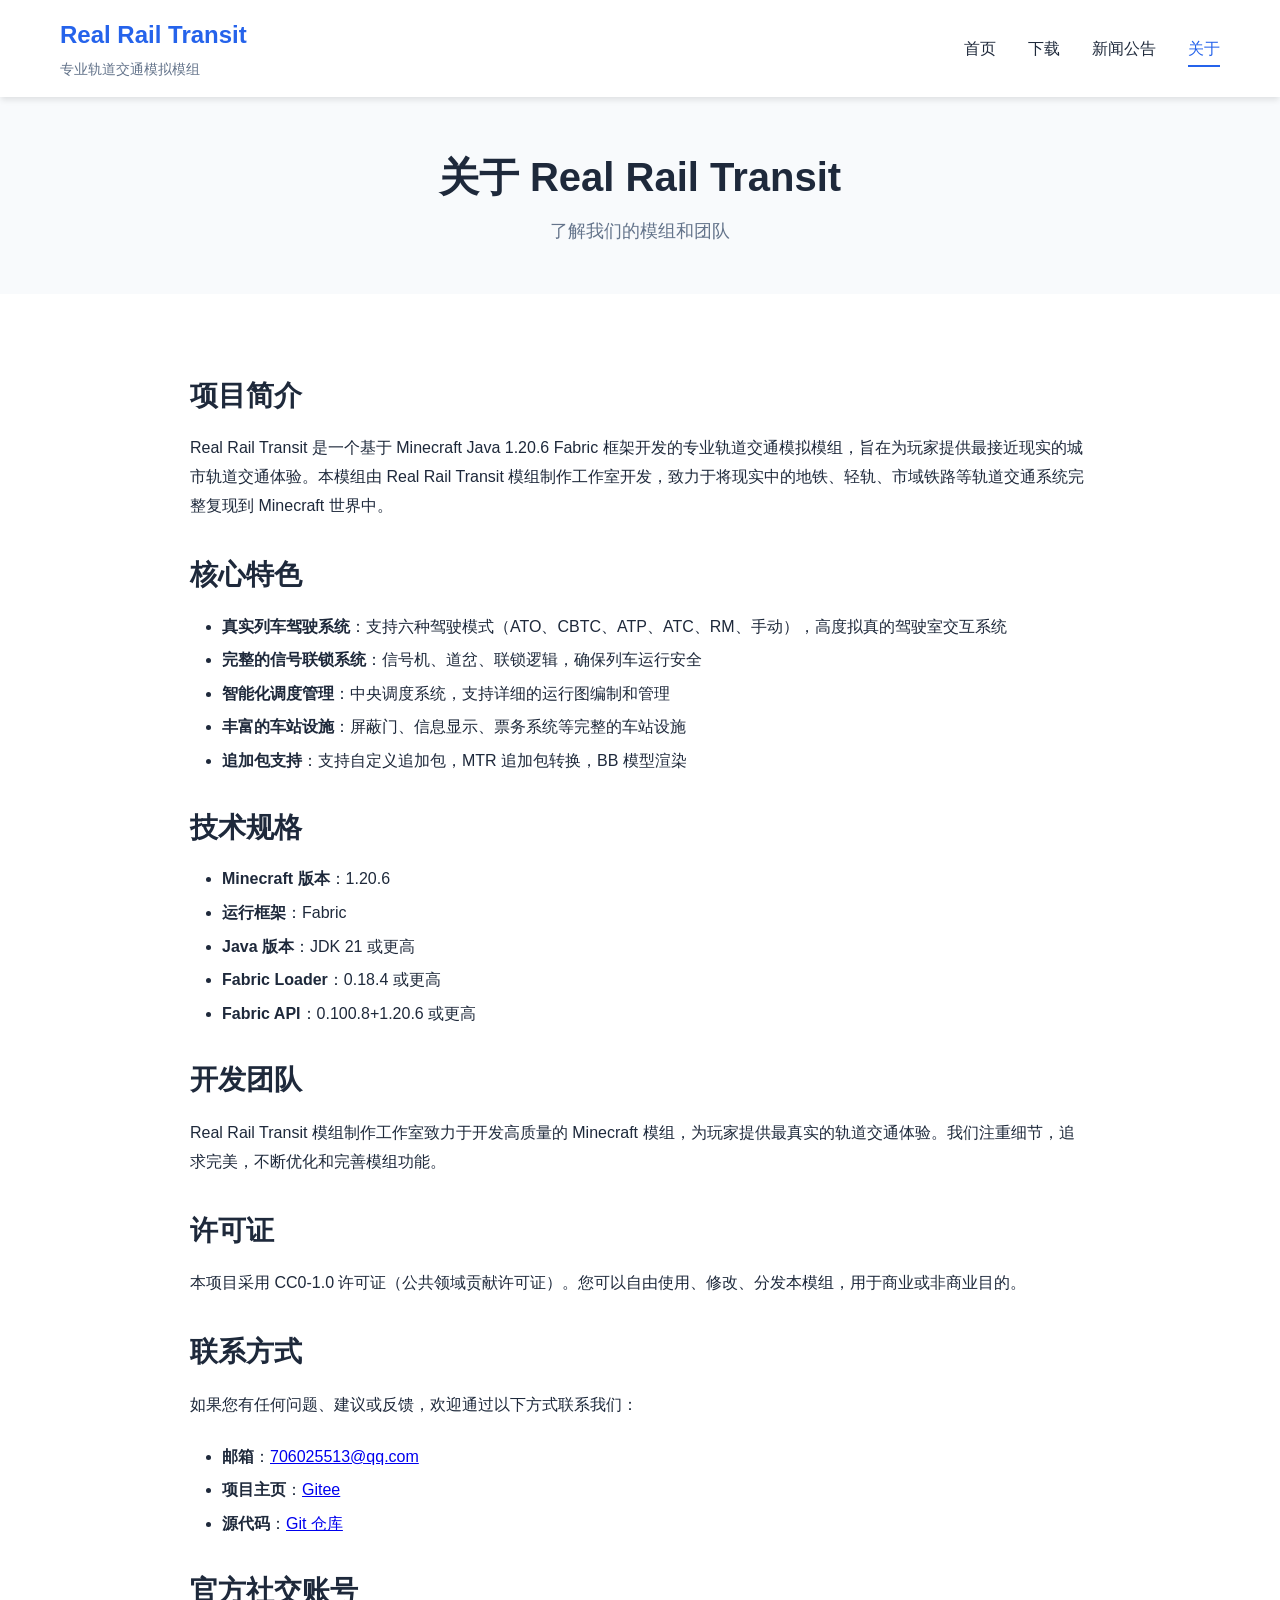
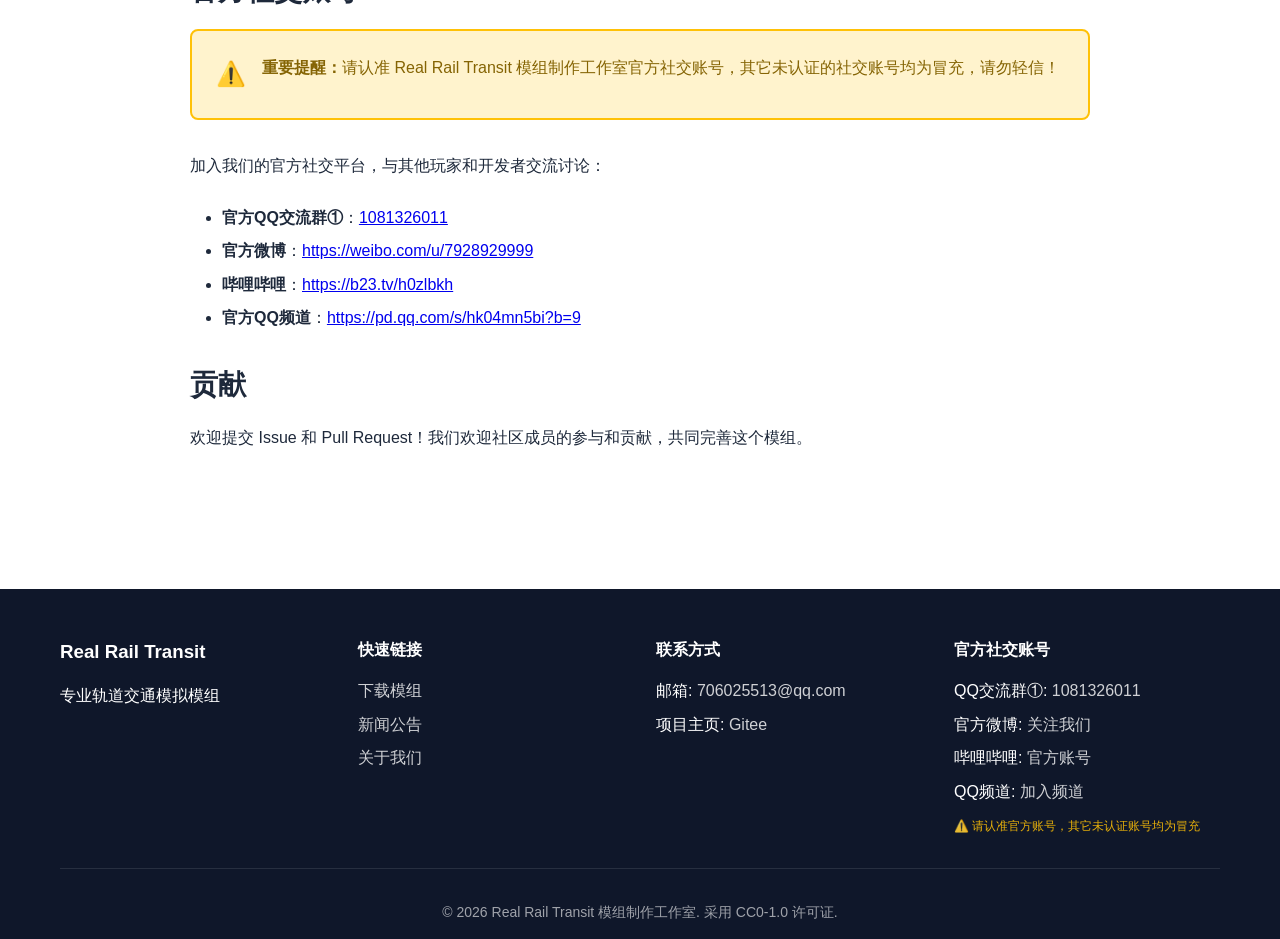
==== website/about.html @ b801f454 "Update project: add website, update README and mod info, add development progress" ====
<!DOCTYPE html>
<html lang="zh-CN">
<head>
    <meta charset="UTF-8">
    <meta name="viewport" content="width=device-width, initial-scale=1.0">
    <title>关于 - Real Rail Transit</title>
    <link rel="stylesheet" href="css/style.css">
</head>
<body>
    <header class="header">
        <nav class="navbar">
            <div class="container">
                <div class="nav-brand">
                    <h1>Real Rail Transit</h1>
                    <p class="subtitle">专业轨道交通模拟模组</p>
                </div>
                <ul class="nav-menu">
                    <li><a href="index.html">首页</a></li>
                    <li><a href="download.html">下载</a></li>
                    <li><a href="news.html">新闻公告</a></li>
                    <li><a href="about.html" class="active">关于</a></li>
                </ul>
            </div>
        </nav>
    </header>

    <main>
        <section class="page-header">
            <div class="container">
                <h1>关于 Real Rail Transit</h1>
                <p>了解我们的模组和团队</p>
            </div>
        </section>

        <section class="about-section">
            <div class="container">
                <div class="about-content">
                    <h2>项目简介</h2>
                    <p>Real Rail Transit 是一个基于 Minecraft Java 1.20.6 Fabric 框架开发的专业轨道交通模拟模组，旨在为玩家提供最接近现实的城市轨道交通体验。本模组由 Real Rail Transit 模组制作工作室开发，致力于将现实中的地铁、轻轨、市域铁路等轨道交通系统完整复现到 Minecraft 世界中。</p>

                    <h2>核心特色</h2>
                    <ul>
                        <li><strong>真实列车驾驶系统</strong>：支持六种驾驶模式（ATO、CBTC、ATP、ATC、RM、手动），高度拟真的驾驶室交互系统</li>
                        <li><strong>完整的信号联锁系统</strong>：信号机、道岔、联锁逻辑，确保列车运行安全</li>
                        <li><strong>智能化调度管理</strong>：中央调度系统，支持详细的运行图编制和管理</li>
                        <li><strong>丰富的车站设施</strong>：屏蔽门、信息显示、票务系统等完整的车站设施</li>
                        <li><strong>追加包支持</strong>：支持自定义追加包，MTR 追加包转换，BB 模型渲染</li>
                    </ul>

                    <h2>技术规格</h2>
                    <ul>
                        <li><strong>Minecraft 版本</strong>：1.20.6</li>
                        <li><strong>运行框架</strong>：Fabric</li>
                        <li><strong>Java 版本</strong>：JDK 21 或更高</li>
                        <li><strong>Fabric Loader</strong>：0.18.4 或更高</li>
                        <li><strong>Fabric API</strong>：0.100.8+1.20.6 或更高</li>
                    </ul>

                    <h2>开发团队</h2>
                    <p>Real Rail Transit 模组制作工作室致力于开发高质量的 Minecraft 模组，为玩家提供最真实的轨道交通体验。我们注重细节，追求完美，不断优化和完善模组功能。</p>

                    <h2>许可证</h2>
                    <p>本项目采用 CC0-1.0 许可证（公共领域贡献许可证）。您可以自由使用、修改、分发本模组，用于商业或非商业目的。</p>

                    <h2>联系方式</h2>
                    <p>如果您有任何问题、建议或反馈，欢迎通过以下方式联系我们：</p>
                    <ul>
                        <li><strong>邮箱</strong>：<a href="mailto:706025513@qq.com">706025513@qq.com</a></li>
                        <li><strong>项目主页</strong>：<a href="https://gitee.com/blkdg/real-rail-transit-mod" target="_blank" rel="noopener">Gitee</a></li>
                        <li><strong>源代码</strong>：<a href="https://gitee.com/blkdg/real-rail-transit-mod.git" target="_blank" rel="noopener">Git 仓库</a></li>
                    </ul>

                    <h2>官方社交账号</h2>
                    <div class="official-notice">
                        <div class="notice-icon">⚠️</div>
                        <p><strong>重要提醒：</strong>请认准 Real Rail Transit 模组制作工作室官方社交账号，其它未认证的社交账号均为冒充，请勿轻信！</p>
                    </div>
                    <p>加入我们的官方社交平台，与其他玩家和开发者交流讨论：</p>
                    <ul>
                        <li><strong>官方QQ交流群①</strong>：<a href="https://qm.qq.com/q/1081326011" target="_blank" rel="noopener">1081326011</a></li>
                        <li><strong>官方微博</strong>：<a href="https://weibo.com/u/7928929999" target="_blank" rel="noopener">https://weibo.com/u/7928929999</a></li>
                        <li><strong>哔哩哔哩</strong>：<a href="https://b23.tv/h0zlbkh" target="_blank" rel="noopener">https://b23.tv/h0zlbkh</a></li>
                        <li><strong>官方QQ频道</strong>：<a href="https://pd.qq.com/s/hk04mn5bi?b=9" target="_blank" rel="noopener">https://pd.qq.com/s/hk04mn5bi?b=9</a></li>
                    </ul>

                    <h2>贡献</h2>
                    <p>欢迎提交 Issue 和 Pull Request！我们欢迎社区成员的参与和贡献，共同完善这个模组。</p>
                </div>
            </div>
        </section>
    </main>

    <footer class="footer">
        <div class="container">
            <div class="footer-content">
                <div class="footer-section">
                    <h3>Real Rail Transit</h3>
                    <p>专业轨道交通模拟模组</p>
                </div>
                <div class="footer-section">
                    <h4>快速链接</h4>
                    <ul>
                        <li><a href="download.html">下载模组</a></li>
                        <li><a href="news.html">新闻公告</a></li>
                        <li><a href="about.html">关于我们</a></li>
                    </ul>
                </div>
                <div class="footer-section">
                    <h4>联系方式</h4>
                    <ul>
                        <li>邮箱: <a href="mailto:706025513@qq.com">706025513@qq.com</a></li>
                        <li>项目主页: <a href="https://gitee.com/blkdg/real-rail-transit-mod" target="_blank" rel="noopener">Gitee</a></li>
                    </ul>
                </div>
                <div class="footer-section">
                    <h4>官方社交账号</h4>
                    <ul>
                        <li>QQ交流群①: <a href="https://qm.qq.com/q/1081326011" target="_blank" rel="noopener">1081326011</a></li>
                        <li>官方微博: <a href="https://weibo.com/u/7928929999" target="_blank" rel="noopener">关注我们</a></li>
                        <li>哔哩哔哩: <a href="https://b23.tv/h0zlbkh" target="_blank" rel="noopener">官方账号</a></li>
                        <li>QQ频道: <a href="https://pd.qq.com/s/hk04mn5bi?b=9" target="_blank" rel="noopener">加入频道</a></li>
                    </ul>
                    <p class="footer-notice">⚠️ 请认准官方账号，其它未认证账号均为冒充</p>
                </div>
            </div>
            <div class="footer-bottom">
                <p>&copy; 2026 Real Rail Transit 模组制作工作室. 采用 CC0-1.0 许可证.</p>
            </div>
        </div>
    </footer>
</body>
</html>
---- website/css/style.css ----
/* 全局样式 */
* {
    margin: 0;
    padding: 0;
    box-sizing: border-box;
}

:root {
    --primary-color: #2563eb;
    --primary-dark: #1e40af;
    --secondary-color: #64748b;
    --text-color: #1e293b;
    --text-light: #64748b;
    --bg-color: #ffffff;
    --bg-light: #f8fafc;
    --bg-dark: #0f172a;
    --border-color: #e2e8f0;
    --shadow: 0 4px 6px -1px rgba(0, 0, 0, 0.1);
    --shadow-lg: 0 10px 15px -3px rgba(0, 0, 0, 0.1);
}

body {
    font-family: -apple-system, BlinkMacSystemFont, 'Segoe UI', 'PingFang SC', 'Hiragino Sans GB', 'Microsoft YaHei', sans-serif;
    color: var(--text-color);
    line-height: 1.6;
    background-color: var(--bg-color);
}

.container {
    max-width: 1200px;
    margin: 0 auto;
    padding: 0 20px;
}

/* 导航栏 */
.header {
    background: var(--bg-color);
    box-shadow: var(--shadow);
    position: sticky;
    top: 0;
    z-index: 1000;
}

.navbar {
    padding: 1rem 0;
}

.navbar .container {
    display: flex;
    justify-content: space-between;
    align-items: center;
}

.nav-brand h1 {
    font-size: 1.5rem;
    color: var(--primary-color);
    margin-bottom: 0.25rem;
}

.nav-brand .subtitle {
    font-size: 0.875rem;
    color: var(--text-light);
}

.nav-menu {
    display: flex;
    list-style: none;
    gap: 2rem;
}

.nav-menu a {
    text-decoration: none;
    color: var(--text-color);
    font-weight: 500;
    transition: color 0.3s;
    padding: 0.5rem 0;
}

.nav-menu a:hover,
.nav-menu a.active {
    color: var(--primary-color);
    border-bottom: 2px solid var(--primary-color);
}

/* 按钮 */
.btn {
    display: inline-block;
    padding: 0.75rem 1.5rem;
    border-radius: 0.5rem;
    text-decoration: none;
    font-weight: 500;
    transition: all 0.3s;
    border: none;
    cursor: pointer;
}

.btn-primary {
    background: var(--primary-color);
    color: white;
}

.btn-primary:hover {
    background: var(--primary-dark);
    transform: translateY(-2px);
    box-shadow: var(--shadow-lg);
}

.btn-secondary {
    background: var(--bg-light);
    color: var(--text-color);
    border: 1px solid var(--border-color);
}

.btn-secondary:hover {
    background: var(--border-color);
}

/* Hero 区域 */
.hero {
    background: linear-gradient(135deg, var(--primary-color) 0%, var(--primary-dark) 100%);
    color: white;
    padding: 4rem 0;
    text-align: center;
}

.hero-content {
    max-width: 800px;
    margin: 0 auto;
}

.hero-title {
    font-size: 2.5rem;
    margin-bottom: 1rem;
    font-weight: 700;
}

.hero-description {
    font-size: 1.125rem;
    margin-bottom: 1rem;
    opacity: 0.95;
}

.hero-release-info {
    font-size: 1rem;
    margin-bottom: 2rem;
    opacity: 0.9;
    background: rgba(255, 255, 255, 0.15);
    padding: 0.75rem 1.5rem;
    border-radius: 0.5rem;
    display: inline-block;
    backdrop-filter: blur(10px);
}

.hero-buttons {
    display: flex;
    gap: 1rem;
    justify-content: center;
    flex-wrap: wrap;
}

/* 功能卡片 */
.features {
    padding: 4rem 0;
    background: var(--bg-light);
}

.section-title {
    text-align: center;
    font-size: 2rem;
    margin-bottom: 3rem;
    color: var(--text-color);
}

.features-grid {
    display: grid;
    grid-template-columns: repeat(auto-fit, minmax(300px, 1fr));
    gap: 2rem;
}

.feature-card {
    background: white;
    padding: 2rem;
    border-radius: 0.75rem;
    box-shadow: var(--shadow);
    transition: transform 0.3s, box-shadow 0.3s;
}

.feature-card:hover {
    transform: translateY(-5px);
    box-shadow: var(--shadow-lg);
}

.feature-icon {
    font-size: 3rem;
    margin-bottom: 1rem;
}

.feature-card h3 {
    font-size: 1.25rem;
    margin-bottom: 0.75rem;
    color: var(--text-color);
}

.feature-card p {
    color: var(--text-light);
}

/* 最新新闻 */
.latest-news {
    padding: 4rem 0;
}

.news-preview {
    max-width: 800px;
    margin: 0 auto;
}

.news-card {
    background: white;
    padding: 2rem;
    border-radius: 0.75rem;
    box-shadow: var(--shadow);
    border-left: 4px solid var(--primary-color);
}

.news-date {
    color: var(--text-light);
    font-size: 0.875rem;
    margin-bottom: 0.5rem;
}

.news-card h3 {
    margin-bottom: 1rem;
}

.news-card h3 a {
    color: var(--text-color);
    text-decoration: none;
    transition: color 0.3s;
}

.news-card h3 a:hover {
    color: var(--primary-color);
}

.news-card p {
    color: var(--text-light);
    margin-bottom: 1rem;
}

.read-more {
    color: var(--primary-color);
    text-decoration: none;
    font-weight: 500;
    transition: color 0.3s;
}

.read-more:hover {
    color: var(--primary-dark);
}

/* 页面头部 */
.page-header {
    background: var(--bg-light);
    padding: 3rem 0;
    text-align: center;
}

.page-header h1 {
    font-size: 2.5rem;
    margin-bottom: 0.5rem;
}

.page-header p {
    color: var(--text-light);
    font-size: 1.125rem;
}

.back-link {
    color: var(--primary-color);
    text-decoration: none;
    display: inline-block;
    margin-bottom: 1rem;
    transition: color 0.3s;
}

.back-link:hover {
    color: var(--primary-dark);
}

/* 下载页面 */
.download-notice-section {
    padding: 2rem 0;
    background: linear-gradient(135deg, #fff3cd 0%, #ffe69c 100%);
}

.download-notice {
    background: white;
    border: 3px solid #ffc107;
    border-radius: 1rem;
    padding: 2.5rem;
    display: flex;
    align-items: center;
    gap: 2rem;
    box-shadow: var(--shadow-lg);
    max-width: 900px;
    margin: 0 auto;
}

.notice-icon-large {
    font-size: 4rem;
    flex-shrink: 0;
}

.notice-content h2 {
    font-size: 1.75rem;
    color: #856404;
    margin-bottom: 1rem;
}

.notice-content p {
    color: #856404;
    font-size: 1.125rem;
    margin-bottom: 0.5rem;
    line-height: 1.6;
}

.notice-sub {
    color: #856404;
    font-size: 1rem;
    opacity: 0.9;
    margin-top: 0.5rem;
}

.download-section {
    padding: 3rem 0;
}

.download-info,
.download-version,
.download-instructions,
.download-alternative {
    margin-bottom: 3rem;
}

.download-info h2,
.download-version h2,
.download-instructions h2,
.download-alternative h2 {
    margin-bottom: 1.5rem;
    font-size: 1.75rem;
}

.requirements-list {
    list-style: none;
    background: var(--bg-light);
    padding: 1.5rem;
    border-radius: 0.5rem;
}

.requirements-list li {
    padding: 0.5rem 0;
    border-bottom: 1px solid var(--border-color);
}

.requirements-list li:last-child {
    border-bottom: none;
}

.version-card {
    background: white;
    border: 2px solid var(--border-color);
    border-radius: 0.75rem;
    padding: 2rem;
    box-shadow: var(--shadow);
}

.version-header {
    display: flex;
    justify-content: space-between;
    align-items: center;
    margin-bottom: 1.5rem;
    padding-bottom: 1rem;
    border-bottom: 2px solid var(--border-color);
}

.version-header h3 {
    font-size: 1.5rem;
}

.version-badge {
    background: var(--primary-color);
    color: white;
    padding: 0.25rem 0.75rem;
    border-radius: 1rem;
    font-size: 0.875rem;
    font-weight: 500;
}

.version-badge-coming {
    background: #ffc107;
    color: #856404;
}

.version-card-disabled {
    opacity: 0.9;
    border: 2px dashed var(--border-color);
}

.version-card-disabled .version-header h3 {
    color: var(--text-light);
}

.status-text {
    color: #ffc107;
    font-weight: 600;
}

.version-notice {
    margin-top: 1.5rem;
    padding-top: 1.5rem;
    border-top: 2px solid var(--border-color);
    text-align: center;
}

.version-notice p {
    color: #856404;
    font-weight: 500;
    font-size: 1rem;
}

.version-info {
    margin-bottom: 1.5rem;
}

.version-info p {
    margin-bottom: 0.5rem;
    color: var(--text-light);
}

.version-actions {
    display: flex;
    gap: 1rem;
    flex-wrap: wrap;
}

.instructions-list {
    background: var(--bg-light);
    padding: 2rem;
    border-radius: 0.5rem;
    list-style-position: inside;
}

.instructions-list li {
    padding: 0.75rem 0;
    color: var(--text-color);
}

.alternative-links {
    display: grid;
    grid-template-columns: repeat(auto-fit, minmax(250px, 1fr));
    gap: 1.5rem;
}

.link-card {
    background: white;
    border: 1px solid var(--border-color);
    border-radius: 0.5rem;
    padding: 1.5rem;
    text-decoration: none;
    color: var(--text-color);
    transition: all 0.3s;
    display: block;
}

.link-card:hover {
    border-color: var(--primary-color);
    box-shadow: var(--shadow);
    transform: translateY(-2px);
}

.link-card h3 {
    color: var(--primary-color);
    margin-bottom: 0.5rem;
}

.link-card p {
    color: var(--text-light);
    font-size: 0.875rem;
}

/* 新闻列表 */
.news-section {
    padding: 3rem 0;
}

.news-list {
    max-width: 900px;
    margin: 0 auto;
}

.news-item {
    background: white;
    padding: 2rem;
    border-radius: 0.75rem;
    box-shadow: var(--shadow);
    margin-bottom: 2rem;
    border-left: 4px solid var(--primary-color);
}

.news-item .news-date {
    color: var(--text-light);
    font-size: 0.875rem;
    margin-bottom: 0.5rem;
}

.news-item h2 {
    margin-bottom: 1rem;
}

.news-item h2 a {
    color: var(--text-color);
    text-decoration: none;
    transition: color 0.3s;
}

.news-item h2 a:hover {
    color: var(--primary-color);
}

.news-excerpt {
    color: var(--text-light);
    margin-bottom: 1rem;
    line-height: 1.8;
}

/* 新闻详情 */
.news-detail {
    padding: 3rem 0;
    max-width: 900px;
    margin: 0 auto;
}

.news-header {
    margin-bottom: 2rem;
    padding-bottom: 2rem;
    border-bottom: 2px solid var(--border-color);
}

.news-meta {
    display: flex;
    gap: 1rem;
    margin-bottom: 1rem;
    font-size: 0.875rem;
}

.news-date {
    color: var(--text-light);
}

.news-category {
    background: var(--primary-color);
    color: white;
    padding: 0.25rem 0.75rem;
    border-radius: 1rem;
    font-size: 0.75rem;
}

.news-header h1 {
    font-size: 2.25rem;
    line-height: 1.3;
    color: var(--text-color);
}

.news-content {
    font-size: 1.125rem;
    line-height: 1.8;
    color: var(--text-color);
}

.news-content p {
    margin-bottom: 1.5rem;
}

.news-content h2 {
    font-size: 1.5rem;
    margin-top: 2.5rem;
    margin-bottom: 1rem;
    color: var(--text-color);
    padding-bottom: 0.5rem;
    border-bottom: 2px solid var(--border-color);
}

.news-footer {
    margin-top: 3rem;
    padding-top: 2rem;
    border-top: 2px solid var(--border-color);
}

.news-tags {
    display: flex;
    gap: 0.5rem;
    flex-wrap: wrap;
    margin-bottom: 1.5rem;
}

.tag {
    background: var(--bg-light);
    color: var(--text-color);
    padding: 0.25rem 0.75rem;
    border-radius: 1rem;
    font-size: 0.875rem;
}

.news-share {
    display: flex;
    align-items: center;
    gap: 1rem;
}

.share-link {
    color: var(--primary-color);
    text-decoration: none;
    font-weight: 500;
}

.share-link:hover {
    color: var(--primary-dark);
}

.related-news {
    padding: 3rem 0;
    background: var(--bg-light);
}

.related-news h2 {
    margin-bottom: 1.5rem;
}

.related-item {
    color: var(--primary-color);
    text-decoration: none;
    font-weight: 500;
    transition: color 0.3s;
}

.related-item:hover {
    color: var(--primary-dark);
}

/* 关于页面 */
.about-section {
    padding: 3rem 0;
}

.about-content {
    max-width: 900px;
    margin: 0 auto;
}

.about-content h2 {
    margin-top: 2rem;
    margin-bottom: 1rem;
    font-size: 1.75rem;
}

.about-content p {
    margin-bottom: 1.5rem;
    line-height: 1.8;
    color: var(--text-color);
}

.about-content ul {
    margin-left: 2rem;
    margin-bottom: 1.5rem;
}

.about-content li {
    margin-bottom: 0.5rem;
    color: var(--text-color);
}

/* 页脚 */
.footer {
    background: var(--bg-dark);
    color: white;
    padding: 3rem 0 1rem;
    margin-top: 4rem;
}

.footer-content {
    display: grid;
    grid-template-columns: repeat(auto-fit, minmax(250px, 1fr));
    gap: 2rem;
    margin-bottom: 2rem;
}

.footer-section h3,
.footer-section h4 {
    margin-bottom: 1rem;
}

.footer-section ul {
    list-style: none;
}

.footer-section ul li {
    margin-bottom: 0.5rem;
}

.footer-section a {
    color: rgba(255, 255, 255, 0.8);
    text-decoration: none;
    transition: color 0.3s;
}

.footer-section a:hover {
    color: white;
}

.footer-bottom {
    text-align: center;
    padding-top: 2rem;
    border-top: 1px solid rgba(255, 255, 255, 0.1);
    color: rgba(255, 255, 255, 0.6);
    font-size: 0.875rem;
}

.footer-notice {
    margin-top: 0.75rem;
    font-size: 0.75rem;
    color: rgba(255, 193, 7, 0.9);
    font-weight: 500;
}

/* 社区交流群 */
.community {
    padding: 4rem 0;
    background: var(--bg-light);
}

.official-notice {
    background: #fff3cd;
    border: 2px solid #ffc107;
    border-radius: 0.5rem;
    padding: 1.5rem;
    margin-bottom: 2rem;
    display: flex;
    align-items: flex-start;
    gap: 1rem;
}

.notice-icon {
    font-size: 1.5rem;
    flex-shrink: 0;
}

.official-notice p {
    margin: 0;
    color: #856404;
    line-height: 1.6;
}

.official-notice strong {
    color: #856404;
}

.community-grid {
    display: grid;
    grid-template-columns: repeat(auto-fit, minmax(250px, 1fr));
    gap: 2rem;
}

.community-card {
    background: white;
    padding: 2rem;
    border-radius: 0.75rem;
    box-shadow: var(--shadow);
    text-decoration: none;
    color: var(--text-color);
    transition: all 0.3s;
    display: block;
    text-align: center;
    border: 2px solid transparent;
}

.community-card:hover {
    transform: translateY(-5px);
    box-shadow: var(--shadow-lg);
    border-color: var(--primary-color);
}

.community-icon {
    font-size: 3rem;
    margin-bottom: 1rem;
}

.community-card h3 {
    font-size: 1.25rem;
    margin-bottom: 0.5rem;
    color: var(--text-color);
}

.community-card p {
    color: var(--text-light);
    margin-bottom: 1rem;
}

.community-link {
    color: var(--primary-color);
    font-weight: 500;
    display: inline-block;
}

.community-card:hover .community-link {
    color: var(--primary-dark);
}

/* 响应式设计 */
@media (max-width: 768px) {
    .nav-menu {
        flex-direction: column;
        gap: 0.5rem;
    }

    .hero-title {
        font-size: 2rem;
    }

    .hero-description {
        font-size: 1rem;
    }

    .features-grid {
        grid-template-columns: 1fr;
    }

    .version-header {
        flex-direction: column;
        align-items: flex-start;
        gap: 1rem;
    }

    .news-header h1 {
        font-size: 1.75rem;
    }

    .news-content {
        font-size: 1rem;
    }

    .download-notice {
        flex-direction: column;
        text-align: center;
        padding: 2rem;
    }

    .notice-icon-large {
        font-size: 3rem;
    }

    .notice-content h2 {
        font-size: 1.5rem;
    }

    .notice-content p {
        font-size: 1rem;
    }
}
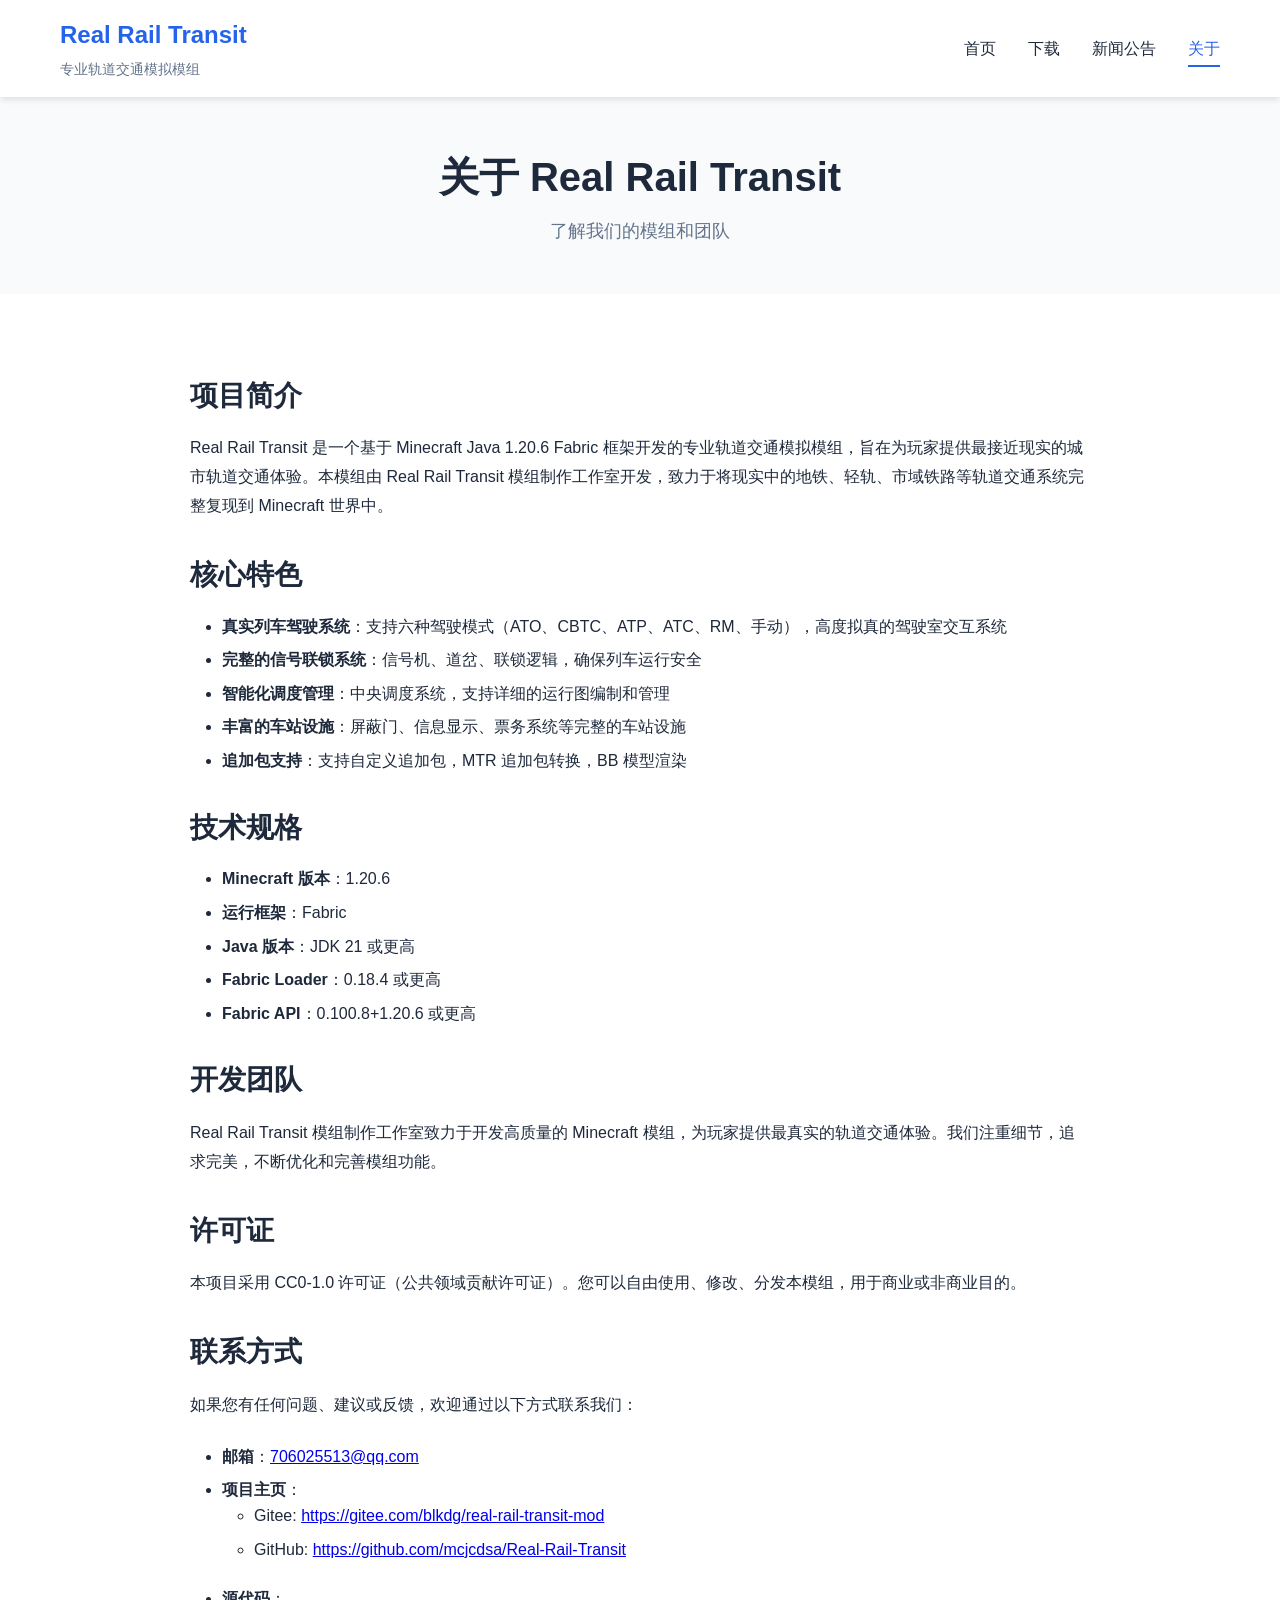
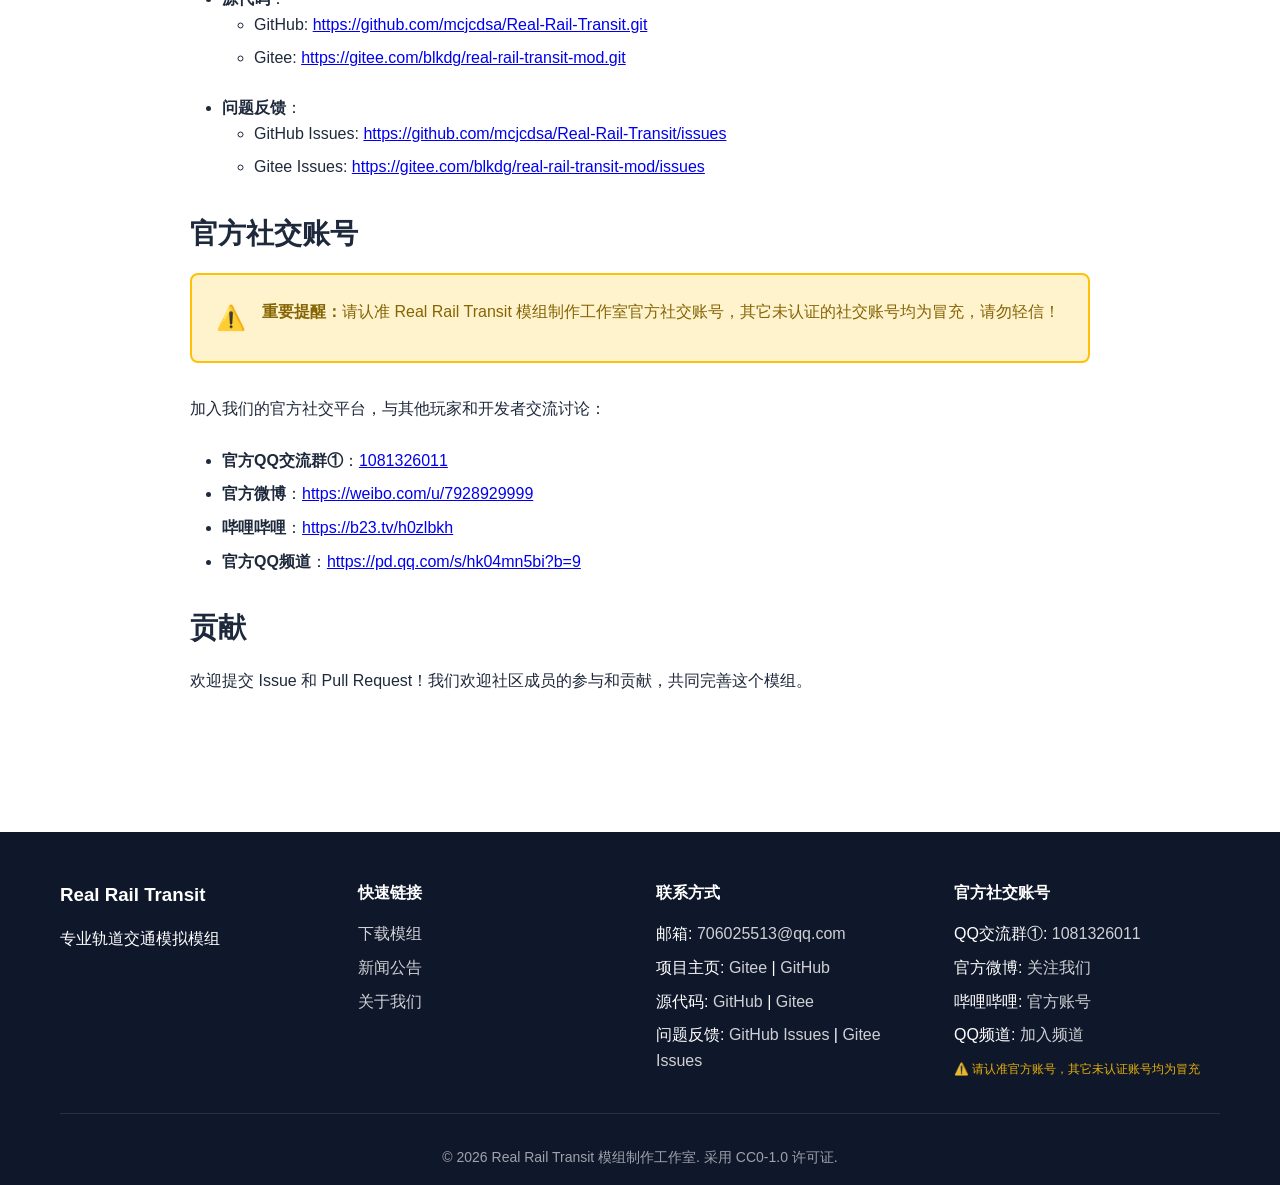
==== commit c1c691ea: "Update website: add GitHub links and update all pages" ====
--- a/website/about.html
+++ b/website/about.html
@@ -66,8 +66,24 @@
                     <p>如果您有任何问题、建议或反馈，欢迎通过以下方式联系我们：</p>
                     <ul>
                         <li><strong>邮箱</strong>：<a href="mailto:706025513@qq.com">706025513@qq.com</a></li>
-                        <li><strong>项目主页</strong>：<a href="https://gitee.com/blkdg/real-rail-transit-mod" target="_blank" rel="noopener">Gitee</a></li>
-                        <li><strong>源代码</strong>：<a href="https://gitee.com/blkdg/real-rail-transit-mod.git" target="_blank" rel="noopener">Git 仓库</a></li>
+                        <li><strong>项目主页</strong>：
+                            <ul>
+                                <li>Gitee: <a href="https://gitee.com/blkdg/real-rail-transit-mod" target="_blank" rel="noopener">https://gitee.com/blkdg/real-rail-transit-mod</a></li>
+                                <li>GitHub: <a href="https://github.com/mcjcdsa/Real-Rail-Transit" target="_blank" rel="noopener">https://github.com/mcjcdsa/Real-Rail-Transit</a></li>
+                            </ul>
+                        </li>
+                        <li><strong>源代码</strong>：
+                            <ul>
+                                <li>GitHub: <a href="https://github.com/mcjcdsa/Real-Rail-Transit.git" target="_blank" rel="noopener">https://github.com/mcjcdsa/Real-Rail-Transit.git</a></li>
+                                <li>Gitee: <a href="https://gitee.com/blkdg/real-rail-transit-mod.git" target="_blank" rel="noopener">https://gitee.com/blkdg/real-rail-transit-mod.git</a></li>
+                            </ul>
+                        </li>
+                        <li><strong>问题反馈</strong>：
+                            <ul>
+                                <li>GitHub Issues: <a href="https://github.com/mcjcdsa/Real-Rail-Transit/issues" target="_blank" rel="noopener">https://github.com/mcjcdsa/Real-Rail-Transit/issues</a></li>
+                                <li>Gitee Issues: <a href="https://gitee.com/blkdg/real-rail-transit-mod/issues" target="_blank" rel="noopener">https://gitee.com/blkdg/real-rail-transit-mod/issues</a></li>
+                            </ul>
+                        </li>
                     </ul>
 
                     <h2>官方社交账号</h2>
@@ -109,7 +125,9 @@
                     <h4>联系方式</h4>
                     <ul>
                         <li>邮箱: <a href="mailto:706025513@qq.com">706025513@qq.com</a></li>
-                        <li>项目主页: <a href="https://gitee.com/blkdg/real-rail-transit-mod" target="_blank" rel="noopener">Gitee</a></li>
+                        <li>项目主页: <a href="https://gitee.com/blkdg/real-rail-transit-mod" target="_blank" rel="noopener">Gitee</a> | <a href="https://github.com/mcjcdsa/Real-Rail-Transit" target="_blank" rel="noopener">GitHub</a></li>
+                        <li>源代码: <a href="https://github.com/mcjcdsa/Real-Rail-Transit.git" target="_blank" rel="noopener">GitHub</a> | <a href="https://gitee.com/blkdg/real-rail-transit-mod.git" target="_blank" rel="noopener">Gitee</a></li>
+                        <li>问题反馈: <a href="https://github.com/mcjcdsa/Real-Rail-Transit/issues" target="_blank" rel="noopener">GitHub Issues</a> | <a href="https://gitee.com/blkdg/real-rail-transit-mod/issues" target="_blank" rel="noopener">Gitee Issues</a></li>
                     </ul>
                 </div>
                 <div class="footer-section">
